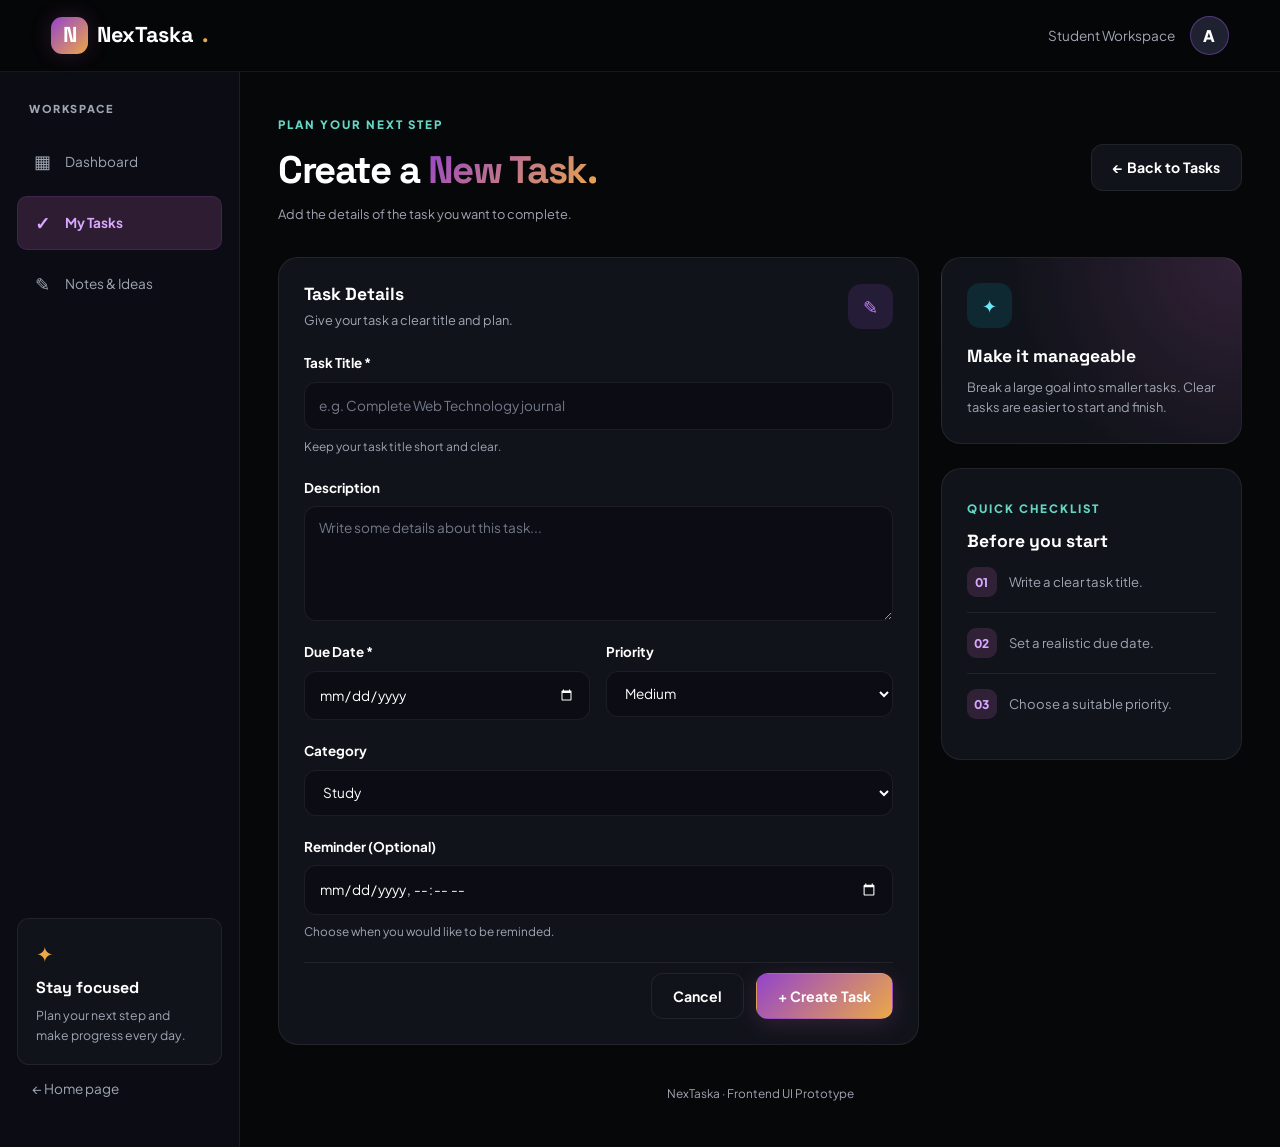
==== add-task.html @ aa483234 "Add files via upload" ====
<!DOCTYPE html>
<html lang="en">
<head>
    <meta charset="UTF-8">
    <meta name="viewport" content="width=device-width, initial-scale=1.0">
    <title>Add New Task | NexTaska</title>
    <link rel="stylesheet" href="style.css">
</head>
<body>

    <!-- Top Navigation -->
    <header class="topbar">
        <a href="index.html" class="logo">
            <span class="logo-icon">N</span>
            NexTaska<span class="dot">.</span>
        </a>

        <div class="topbar-right">
            <span class="welcome-user">Student Workspace</span>
            <div class="avatar">A</div>
        </div>
    </header>

    <div class="app-layout">

        <!-- Sidebar -->
        <aside class="sidebar">
            <span class="sidebar-label">WORKSPACE</span>

            <a href="dashboard.html" class="side-link">
                <span>▦</span> Dashboard
            </a>

            <a href="tasks.html" class="side-link active">
                <span>✓</span> My Tasks
            </a>

            <a href="index.html#features" class="side-link">
                <span>✎</span> Notes & Ideas
            </a>

            <div class="sidebar-bottom">
                <div class="sidebar-tip">
                    <span class="tip-icon">✦</span>
                    <h4>Stay focused</h4>
                    <p>Plan your next step and make progress every day.</p>
                </div>

                <a href="index.html" class="side-link">← Home page</a>
            </div>
        </aside>

        <!-- Main Content -->
        <main class="main-content">

            <div class="page-heading">
                <div>
                    <span class="eyebrow">PLAN YOUR NEXT STEP</span>
                    <h1>Create a <span class="gradient-text">New Task.</span></h1>
                    <p class="muted-text">
                        Add the details of the task you want to complete.
                    </p>
                </div>

                <a href="tasks.html" class="btn btn-outline">
                    ← Back to Tasks
                </a>
            </div>

            <div class="add-task-layout">

                <!-- Task Form -->
                <section class="content-card add-task-card">

                    <div class="card-heading">
                        <div>
                            <h3>Task Details</h3>
                            <p class="muted-text">
                                Give your task a clear title and plan.
                            </p>
                        </div>

                        <span class="feature-icon purple-icon">✎</span>
                    </div>

                    <form class="task-form" id="task-form">

                        <div class="form-group">
                            <label for="title">Task Title *</label>
                            <input
                                type="text"
                                id="title"
                                name="title"
                                placeholder="e.g. Complete Web Technology journal"
                                required
                            >
                            <small>Keep your task title short and clear.</small>
                        </div>

                        <div class="form-group">
                            <label for="description">Description</label>
                            <textarea
                                id="description"
                                name="description"
                                rows="4"
                                placeholder="Write some details about this task..."
                            ></textarea>
                        </div>

                        <div class="form-row">
                            <div class="form-group">
                                <label for="due-date">Due Date *</label>
                                <input
                                    type="date"
                                    id="due-date"
                                    name="due-date"
                                    required
                                >
                            </div>

                            <div class="form-group">
                                <label for="priority">Priority</label>
                                <select id="priority" name="priority">
                                    <option value="low">Low</option>
                                    <option value="medium" selected>Medium</option>
                                    <option value="high">High</option>
                                </select>
                            </div>
                        </div>

                        <div class="form-group">
                            <label for="category">Category</label>
                            <select id="category" name="category">
                                <option value="study">Study</option>
                                <option value="project">College Project</option>
                                <option value="personal">Personal</option>
                                <option value="work">Work</option>
                                <option value="other">Other</option>
                            </select>
                        </div>

                        <div class="form-group">
                            <label for="reminder">Reminder (Optional)</label>
                            <input
                                type="datetime-local"
                                id="reminder"
                                name="reminder"
                            >
                            <small>Choose when you would like to be reminded.</small>
                        </div>

                        <div class="form-buttons">
                            <a href="tasks.html" class="btn btn-outline">
                                Cancel
                            </a>

                            <button type="submit" class="btn">
                                + Create Task
                            </button>
                        </div>

                    </form>
                </section>

                <!-- Right Side Information -->
                <aside class="task-side-panel">

                    <section class="content-card tip-card">
                        <span class="feature-icon cyan-icon">✦</span>
                        <h3>Make it manageable</h3>
                        <p class="muted-text">
                            Break a large goal into smaller tasks.
                            Clear tasks are easier to start and finish.
                        </p>
                    </section>

                    <section class="content-card">
                        <span class="eyebrow">QUICK CHECKLIST</span>
                        <h3>Before you start</h3>

                        <div class="checklist-item">
                            <span>01</span>
                            <p>Write a clear task title.</p>
                        </div>

                        <div class="checklist-item">
                            <span>02</span>
                            <p>Set a realistic due date.</p>
                        </div>

                        <div class="checklist-item">
                            <span>03</span>
                            <p>Choose a suitable priority.</p>
                        </div>
                    </section>

                </aside>

            </div>

            <p class="prototype-note">
                NexTaska · Frontend UI Prototype
            </p>

        </main>
    </div>

    <script src="script.js"></script>
</body>
</html>
---- style.css ----
/* ==============================
   NEX TASKA - DASHBOARD CSS
   ============================== */


/* ---------- BASIC RESET ---------- */



@import url('https://fonts.googleapis.com/css2?family=Plus+Jakarta+Sans:wght@300;400;500;600;700;800&family=Space+Grotesk:wght@400;500;600;700;800&display=swap');

/* =========================
   1. RESET & THEME VARIABLES
========================= */

* {
    padding: 0;
    margin: 0;
    box-sizing: border-box;
}

:root {
    --color-primary: #9444ca;
    --color-primary-glow: rgba(180, 89, 169, 0.2);
    --color-secondary: #eca848;
    --color-secondary-glow: rgba(233, 107, 170, 0.166);
    --color-accent: #63d7c4;

    --color-bg-base: #060709;
    --color-bg-section: #0c0d14;
    --color-bg-footer: #161922;
    --color-surface: #11131a;
    --color-surface-muted: #1e212f;

    --color-border: rgba(255, 255, 255, 0.07);

    --white: #ffffff;
    --color-text-body: #cbd5e1;
    --color-text-muted: #9fa6b2;

    --font-display: 'Space Grotesk', sans-serif;
    --font-body: 'Plus Jakarta Sans', sans-serif;

    --radius-sm: 6px;
    --radius-md: 12px;
    --radius-lg: 20px;

    --shadow-sm: 0 4px 12px rgba(0, 0, 0, 0.5);
    --shadow-md: 0 12px 36px rgba(0, 0, 0, 0.7);
    --shadow-lg: 0 24px 64px rgba(0, 0, 0, 0.9);

    --gradient-accent: linear-gradient(
        135deg, var(--color-primary) 0%, var(--color-secondary) 100%
    );

    --gradient-secondary: linear-gradient(
        135deg, var(--color-accent) 0%, #3b82f6 100%
    );
}

html {
    font-size: 16px;
    scroll-behavior: smooth;
}

body {
    min-height: 100vh;
    background: var(--color-bg-base);
    color: var(--color-text-body);
    font-family: var(--font-body);
    line-height: 1.6;
}

a {
    color: inherit;
    text-decoration: none;
}

button,
input,
select {
    font: inherit;
}

button,
a {
    -webkit-tap-highlight-color: transparent;
}

button {
    cursor: pointer;
}

::selection {
    background: var(--color-primary);
    color: var(--white);
}

/* =========================
   2. COMMON ELEMENTS
========================= */

h1, h2, h3, h4 {
    color: var(--white);
    font-family: var(--font-display);
    line-height: 1.25;
}

h1 {
    font-size: clamp(2rem, 4vw, 3.2rem);
    font-weight: 700;
    letter-spacing: -1.5px;
}

h2 {
    font-size: 2rem;
}

h3 {
    font-size: 1.1rem;
}

p {
    color: var(--color-text-body);
}

.muted-text {
    color: var(--color-text-muted);
    font-size: 0.88rem;
}

.gradient-text {
    background: var(--gradient-accent);
    -webkit-background-clip: text;
    background-clip: text;
    color: transparent;
}

.dot {
    color: var(--color-secondary);
}

.eyebrow {
    display: inline-block;
    margin-bottom: 12px;
    color: var(--color-accent);
    font-size: 0.72rem;
    font-weight: 800;
    letter-spacing: 2px;
}

/* =========================
   3. LOGO & NAVBAR
========================= */

.navbar,
.topbar {
    display: flex;
    align-items: center;
    justify-content: space-between;
    gap: 20px;
    border-bottom: 1px solid var(--color-border);
    background: rgba(6, 7, 9, 0.92);
}

.navbar {
    min-height: 78px;
    padding: 16px 7%;
}

.topbar {
    position: sticky;
    top: 0;
    z-index: 10;
    min-height: 72px;
    padding: 12px 4%;
    backdrop-filter: blur(16px);
}

.logo {
    display: inline-flex;
    align-items: center;
    gap: 9px;
    color: var(--white);
    font-family: var(--font-display);
    font-size: 1.35rem;
    font-weight: 800;
    white-space: nowrap;
}

.logo-icon {
    display: grid;
    width: 37px;
    height: 37px;
    place-items: center;
    border-radius: 11px;
    background: var(--gradient-accent);
    color: var(--white);
    box-shadow: 0 0 22px var(--color-primary-glow);
}

.nav-links {
    display: flex;
    align-items: center;
    gap: 30px;
}

.nav-links a {
    color: var(--color-text-muted);
    font-size: 0.88rem;
    transition: color 0.2s;
}

.nav-links a:hover,
.text-link:hover {
    color: var(--color-accent);
}

.topbar-right {
    display: flex;
    align-items: center;
    gap: 15px;
}

.welcome-user {
    color: var(--color-text-muted);
    font-size: 0.85rem;
}

.avatar {
    display: grid;
    width: 39px;
    height: 39px;
    place-items: center;
    border: 1px solid rgba(168, 85, 247, 0.4);
    border-radius: 50%;
    background: var(--color-surface-muted);
    color: var(--white);
    font-weight: 800;
}

/* =========================
   4. BUTTONS
========================= */

.btn {
    display: inline-flex;
    min-height: 45px;
    align-items: center;
    justify-content: center;
    gap: 8px;
    padding: 11px 21px;
    border: 1px solid transparent;
    border-radius: var(--radius-md);
    background: var(--gradient-accent);
    color: var(--white);
    font-size: 0.88rem;
    font-weight: 700;
    box-shadow: 0 5px 22px var(--color-primary-glow);
    transition: transform 0.2s, box-shadow 0.2s;
}

.btn:hover {
    transform: translateY(-2px);
    box-shadow: 0 8px 28px var(--color-secondary-glow);
}

.btn-small {
    min-height: 39px;
    padding: 8px 16px;
}

.btn-outline {
    border-color: var(--color-border);
    background: var(--color-surface);
    box-shadow: none;
}

.btn-outline:hover {
    border-color: var(--color-primary);
    background: var(--color-surface-muted);
}

/* =========================
   5. HOME PAGE HERO
========================= */

.hero {
    display: grid;
    min-height: 610px;
    grid-template-columns: 1fr 0.9fr;
    align-items: center;
    gap: 55px;
    padding: 85px 7%;
    overflow: hidden;
}

.hero-content {
    max-width: 620px;
}

.hero h1 {
    margin-bottom: 23px;
    font-size: clamp(2.8rem, 5.5vw, 4.8rem);
    letter-spacing: -3px;
    line-height: 1.1;
}

.hero-description {
    max-width: 520px;
    margin-bottom: 28px;
    color: var(--color-text-muted);
    font-size: 1rem;
    line-height: 1.9;
}

.hero-actions {
    display: flex;
    flex-wrap: wrap;
    gap: 13px;
}

.hero-note {
    display: flex;
    align-items: center;
    gap: 10px;
    margin-top: 28px;
    color: var(--color-text-muted);
    font-size: 0.8rem;
}

.status-dot {
    width: 8px;
    height: 8px;
    border-radius: 50%;
    background: var(--color-accent);
    box-shadow: 0 0 12px var(--color-accent);
}

.hero-visual {
    position: relative;
    display: grid;
    min-height: 410px;
    place-items: center;
}

.glow {
    position: absolute;
    width: 230px;
    height: 230px;
    border-radius: 50%;
    filter: blur(85px);
    opacity: 0.55;
    pointer-events: none;
}

.glow-purple {
    top: 25px;
    left: 20px;
    background: var(--color-primary);
}

.glow-pink {
    right: 15px;
    bottom: 15px;
    background: var(--color-secondary);
}

.preview-card {
    position: relative;
    z-index: 1;
    width: 100%;
    max-width: 440px;
    padding: 27px;
    border: 1px solid rgba(255, 255, 255, 0.11);
    border-radius: 24px;
    background: rgba(17, 19, 26, 0.92);
    box-shadow: var(--shadow-lg);
    transform: rotate(-1deg);
}

.preview-header,
.preview-footer,
.progress-info,
.card-heading,
.stat-top {
    display: flex;
    align-items: center;
    justify-content: space-between;
    gap: 15px;
}

.muted-text,
.preview-header .muted-text {
    font-size: 0.8rem;
}

.preview-header h3 {
    margin-top: 7px;
    font-size: 1.35rem;
}

.icon-box {
    display: grid;
    width: 42px;
    height: 42px;
    place-items: center;
    border-radius: 13px;
    background: var(--color-primary-glow);
    color: #d8a7ff;
}

.preview-progress {
    margin: 25px 0;
}

.progress-info {
    margin-bottom: 10px;
    color: var(--color-text-muted);
    font-size: 0.8rem;
}

.progress-info strong {
    color: var(--color-secondary);
}

.progress-track {
    height: 8px;
    overflow: hidden;
    border-radius: 20px;
    background: var(--color-surface-muted);
}

.progress-fill {
    height: 100%;
    border-radius: inherit;
    background: var(--gradient-accent);
}

.preview-task {
    display: flex;
    align-items: center;
    gap: 12px;
    padding: 15px 0;
    border-bottom: 1px solid var(--color-border);
}

.preview-task > div,
.task-details {
    display: flex;
    min-width: 0;
    flex: 1;
    flex-direction: column;
    gap: 4px;
}

.preview-task strong,
.task-details strong {
    color: var(--white);
    font-size: 0.85rem;
}

.preview-task small,
.task-details span {
    color: var(--color-text-muted);
    font-size: 0.74rem;
}

.check,
.empty-check {
    display: grid;
    width: 21px;
    height: 21px;
    flex-shrink: 0;
    place-items: center;
    border: 1px solid var(--color-border);
    border-radius: 7px;
}

.check {
    border-color: transparent;
    background: var(--gradient-accent);
    color: var(--white);
    font-size: 0.75rem;
}

.task-tag {
    padding: 4px 8px;
    border-radius: 6px;
    background: var(--color-surface-muted);
    color: var(--color-text-body);
    font-size: 0.67rem;
}

.purple-tag {
    background: var(--color-primary-glow);
    color: #d8a7ff;
}

.cyan-tag {
    background: rgba(6, 182, 212, 0.12);
    color: #67e8f9;
}

.preview-footer {
    margin-top: 19px;
    color: var(--color-text-muted);
    font-size: 0.72rem;
}

/* =========================
   6. FEATURES & FOOTER
========================= */

.section {
    padding: 75px 7%;
    background: var(--color-bg-section);
}

.section-heading {
    max-width: 650px;
    margin: 0 auto 40px;
    text-align: center;
}

.section-heading h2 {
    margin-bottom: 12px;
    font-size: clamp(1.8rem, 4vw, 2.7rem);
}

.section-heading p {
    color: var(--color-text-muted);
    font-size: 0.9rem;
}

.feature-grid {
    display: grid;
    grid-template-columns: repeat(3, minmax(0, 1fr));
    gap: 22px;
    max-width: 1200px;
    margin: 0 auto;
}

.feature-card {
    padding: 28px;
    border: 1px solid var(--color-border);
    border-radius: var(--radius-lg);
    background: var(--color-surface);
    transition: transform 0.25s, border-color 0.25s;
}

.feature-card:hover {
    transform: translateY(-5px);
    border-color: rgba(168, 85, 247, 0.45);
}

.feature-icon {
    display: grid;
    width: 45px;
    height: 45px;
    flex-shrink: 0;
    place-items: center;
    border-radius: 13px;
    font-size: 1.15rem;
}

.purple-icon {
    background: rgba(168, 85, 247, 0.13);
    color: #c084fc;
}

.pink-icon {
    background: rgba(236, 72, 153, 0.13);
    color: #f9a8d4;
}

.cyan-icon {
    background: rgba(6, 182, 212, 0.13);
    color: #67e8f9;
}

.feature-card h3 {
    margin: 21px 0 9px;
}

.feature-card p {
    min-height: 55px;
    margin-bottom: 18px;
    color: var(--color-text-muted);
    font-size: 0.84rem;
}

.feature-card a,
.text-link {
    color: #c084fc;
    font-size: 0.83rem;
    font-weight: 700;
}

.coming-soon {
    color: var(--color-text-muted);
    font-size: 0.75rem;
}

.footer {
    display: flex;
    flex-wrap: wrap;
    align-items: center;
    justify-content: space-between;
    gap: 18px;
    padding: 28px 7%;
    background: var(--color-bg-footer);
}

.footer p,
.footer > span {
    color: var(--color-text-muted);
    font-size: 0.78rem;
}

/* =========================
   7. APP LAYOUT & SIDEBAR
========================= */

.app-layout {
    display: grid;
    min-height: calc(100vh - 72px);
    grid-template-columns: 240px minmax(0, 1fr);
}

.sidebar {
    display: flex;
    flex-direction: column;
    padding: 28px 17px;
    border-right: 1px solid var(--color-border);
    background: var(--color-bg-section);
}

.sidebar-label {
    margin: 0 12px 17px;
    color: var(--color-text-muted);
    font-size: 0.68rem;
    font-weight: 800;
    letter-spacing: 1.6px;
}

.side-link {
    display: flex;
    align-items: center;
    gap: 13px;
    margin-bottom: 7px;
    padding: 12px 14px;
    border: 1px solid transparent;
    border-radius: 10px;
    color: var(--color-text-muted);
    font-size: 0.85rem;
    transition: background 0.2s, color 0.2s;
}

.side-link > span {
    width: 20px;
    text-align: center;
    font-size: 1.1rem;
}

.side-link:hover {
    background: var(--color-surface-muted);
    color: var(--white);
}

.side-link.active {
    border-color: rgba(168, 85, 247, 0.16);
    background: var(--color-primary-glow);
    color: #d8a7ff;
    font-weight: 700;
}

.sidebar-bottom {
    margin-top: auto;
    padding-top: 35px;
}

.sidebar-tip {
    padding: 18px;
    border: 1px solid var(--color-border);
    border-radius: var(--radius-md);
    background: var(--color-surface);
}

.tip-icon {
    color: var(--color-secondary);
    font-size: 1.3rem;
}

.sidebar-tip h4 {
    margin: 8px 0;
}

.sidebar-tip p {
    color: var(--color-text-muted);
    font-size: 0.77rem;
}

/* =========================
   8. MAIN CONTENT & STATS
========================= */

.main-content {
    min-width: 0;
    padding: 38px;
}

.page-heading {
    display: flex;
    align-items: center;
    justify-content: space-between;
    gap: 22px;
    margin-bottom: 32px;
}

.page-heading h1 {
    margin-bottom: 10px;
    font-size: clamp(1.8rem, 3vw, 2.6rem);
}

.stats-grid {
    display: grid;
    grid-template-columns: repeat(3, minmax(0, 1fr));
    gap: 18px;
    margin-bottom: 22px;
}

.stat-card {
    min-width: 0;
    padding: 22px;
    border: 1px solid var(--color-border);
    border-radius: var(--radius-lg);
    background: var(--color-surface);
    box-shadow: var(--shadow-sm);
}

.stat-top {
    color: var(--color-text-muted);
    font-size: 0.82rem;
}

.stat-icon {
    display: grid;
    width: 37px;
    height: 37px;
    place-items: center;
    border-radius: 11px;
}

.stat-card h2 {
    margin: 17px 0 5px;
    font-size: 2.2rem;
}

.content-card {
    margin-bottom: 22px;
    padding: 25px;
    border: 1px solid var(--color-border);
    border-radius: var(--radius-lg);
    background: var(--color-surface);
}

.card-heading {
    margin-bottom: 22px;
}

.card-heading h3 {
    margin-bottom: 5px;
}

.card-heading > strong {
    font-family: var(--font-display);
    font-size: 1.7rem;
}

.progress-card .progress-track {
    margin: 20px 0 12px;
    height: 10px;
}

/* =========================
   9. TASK LIST & BADGES
========================= */

.task-row {
    display: flex;
    align-items: center;
    gap: 15px;
    padding: 17px 0;
    border-bottom: 1px solid var(--color-border);
}

.task-row:last-child {
    border-bottom: none;
}

.task-check {
    display: grid;
    width: 22px;
    height: 22px;
    flex-shrink: 0;
    place-items: center;
    border: 1px solid rgba(255, 255, 255, 0.2);
    border-radius: 7px;
    color: var(--white);
}

.task-check.done {
    border-color: transparent;
    background: var(--gradient-accent);
}

.task-finished {
    color: var(--color-text-muted) !important;
    text-decoration: line-through;
}

.badge {
    display: inline-flex;
    align-items: center;
    justify-content: center;
    flex-shrink: 0;
    padding: 5px 9px;
    border-radius: 7px;
    font-size: 0.68rem;
    font-weight: 700;
    white-space: nowrap;
}

.badge-high {
    background: rgba(236, 72, 153, 0.13);
    color: #f9a8d4;
}

.badge-medium {
    background: rgba(168, 85, 247, 0.13);
    color: #d8a7ff;
}

.badge-low {
    background: rgba(6, 182, 212, 0.13);
    color: #67e8f9;
}

.badge-done {
    background: rgba(16, 185, 129, 0.12);
    color: #6ee7b7;
}

.quick-actions {
    display: grid;
    grid-template-columns: repeat(2, minmax(0, 1fr));
    gap: 18px;
}

.action-card {
    display: flex;
    align-items: center;
    gap: 15px;
    padding: 21px;
    border: 1px solid var(--color-border);
    border-radius: var(--radius-lg);
    background: var(--color-surface);
    transition: border-color 0.2s, transform 0.2s;
}

.action-card:hover {
    transform: translateY(-3px);
    border-color: var(--color-primary);
}

.action-card h3 {
    margin-bottom: 5px;
}

.action-card p {
    color: var(--color-text-muted);
    font-size: 0.77rem;
}

.action-arrow {
    margin-left: auto;
    color: var(--color-accent);
}

.prototype-note {
    margin: 18px 0 5px;
    color: var(--color-text-muted);
    font-size: 0.74rem;
    text-align: center;
}

/* =========================
   10. TASK FILTERS & FORM
========================= */

.filter-bar {
    display: flex;
    flex-wrap: wrap;
    gap: 9px;
    margin-bottom: 12px;
}

.filter-btn {
    padding: 9px 14px;
    border: 1px solid var(--color-border);
    border-radius: 9px;
    background: var(--color-bg-section);
    color: var(--color-text-muted);
    font-size: 0.78rem;
    transition: all 0.2s;
}

.filter-btn:hover,
.filter-btn.selected {
    border-color: var(--color-primary);
    background: var(--color-primary-glow);
    color: #d8a7ff;
}

.task-form-preview h3 {
    margin-bottom: 10px;
}

.task-form-preview > p {
    margin-bottom: 20px;
}

.demo-form {
    display: grid;
    max-width: 550px;
    gap: 10px;
}

.demo-form label {
    margin-top: 8px;
    color: var(--color-text-body);
    font-size: 0.82rem;
    font-weight: 600;
}

.demo-form input,
.demo-form select {
    width: 100%;
    min-height: 46px;
    padding: 12px 14px;
    border: 1px solid var(--color-border);
    border-radius: var(--radius-md);
    outline: none;
    background: var(--color-bg-section);
    color: var(--white);
    font-size: 0.85rem;
}

.demo-form input::placeholder {
    color: #727987;
}

.demo-form input:focus,
.demo-form select:focus {
    border-color: var(--color-primary);
    box-shadow: 0 0 0 3px var(--color-primary-glow);
}

.demo-form select option {
    background: var(--color-surface);
    color: var(--white);
}

.demo-form .btn {
    margin-top: 12px;
}

/* =========================
   11. RESPONSIVE DESIGN
========================= */

@media (max-width: 1000px) {
    .hero {
        grid-template-columns: 1fr 0.9fr;
        gap: 25px;
        padding-right: 5%;
        padding-left: 5%;
    }

    .main-content {
        padding: 27px;
    }

    .app-layout {
        grid-template-columns: 205px minmax(0, 1fr);
    }

    .stat-card {
        padding: 17px;
    }

    .stat-card h2 {
        font-size: 1.8rem;
    }
}

@media (max-width: 760px) {
    .navbar {
        flex-wrap: wrap;
        padding: 15px 5%;
    }

    .nav-links {
        order: 3;
        width: 100%;
        justify-content: center;
        gap: 20px;
    }

    .hero {
        grid-template-columns: 1fr;
        padding-top: 60px;
        padding-bottom: 60px;
    }

    .hero-visual {
        min-height: 350px;
    }

    .feature-grid {
        grid-template-columns: 1fr;
    }

    .app-layout {
        grid-template-columns: 1fr;
    }

    .sidebar {
        display: grid;
        grid-template-columns: repeat(3, minmax(0, 1fr));
        gap: 7px;
        padding: 13px;
        border-right: none;
        border-bottom: 1px solid var(--color-border);
    }

    .sidebar-label,
    .sidebar-bottom {
        display: none;
    }

    .side-link {
        justify-content: center;
        gap: 7px;
        margin: 0;
        padding: 11px 6px;
        font-size: 0.76rem;
    }

    .side-link > span {
        width: auto;
    }

    .main-content {
        padding: 24px 18px;
    }

    .page-heading {
        align-items: flex-start;
        flex-direction: column;
    }

    .stats-grid {
        grid-template-columns: 1fr;
    }

    .stat-card {
        padding: 20px;
    }

    .quick-actions {
        grid-template-columns: 1fr;
    }
}

@media (max-width: 480px) {
    .navbar {
        gap: 12px;
    }

    .navbar .btn {
        padding: 8px 12px;
        font-size: 0.78rem;
    }

    .nav-links {
        justify-content: flex-start;
        gap: 16px;
        overflow-x: auto;
    }

    .nav-links a {
        font-size: 0.78rem;
        white-space: nowrap;
    }

    .hero h1 {
        letter-spacing: -1.5px;
    }

    .hero-actions {
        align-items: stretch;
        flex-direction: column;
    }

    .hero-actions .btn {
        width: 100%;
    }

    .preview-card {
        padding: 18px;
    }

    .content-card {
        padding: 17px;
    }

    .task-row {
        flex-wrap: wrap;
        gap: 10px;
    }

    .task-details {
        flex-basis: calc(100% - 45px);
    }

    .task-row .badge {
        margin-left: 32px;
    }

    .footer {
        align-items: flex-start;
        flex-direction: column;
    }

    .welcome-user {
        display: none;
    }
}


/* =========================
   ADD TASK PAGE
========================= */

.add-task-layout {
    display: grid;
    grid-template-columns: minmax(0, 1.7fr) minmax(220px, 0.8fr);
    align-items: start;
    gap: 22px;
}

.add-task-card {
    min-width: 0;
}

.task-form {
    display: flex;
    flex-direction: column;
    gap: 20px;
}

.form-group {
    display: flex;
    min-width: 0;
    flex-direction: column;
    gap: 8px;
}

.form-group label {
    color: var(--white);
    font-size: 0.84rem;
    font-weight: 700;
}

.form-group input,
.form-group textarea,
.form-group select {
    width: 100%;
    min-height: 46px;
    padding: 12px 14px;
    border: 1px solid var(--color-border);
    border-radius: var(--radius-md);
    outline: none;
    background: var(--color-bg-section);
    color: var(--white);
    font-family: var(--font-body);
    font-size: 0.85rem;
    transition: border-color 0.2s, box-shadow 0.2s;
}

.form-group textarea {
    min-height: 115px;
    resize: vertical;
}

.form-group input::placeholder,
.form-group textarea::placeholder {
    color: #727987;
}

.form-group input:focus,
.form-group textarea:focus,
.form-group select:focus {
    border-color: var(--color-primary);
    box-shadow: 0 0 0 3px var(--color-primary-glow);
}

.form-group input[type="date"],
.form-group input[type="datetime-local"] {
    color-scheme: dark;
}

.form-group select option {
    background: var(--color-surface);
    color: var(--white);
}

.form-group small {
    color: var(--color-text-muted);
    font-size: 0.74rem;
}

.form-row {
    display: grid;
    grid-template-columns: repeat(2, minmax(0, 1fr));
    gap: 16px;
}

.form-buttons {
    display: flex;
    justify-content: flex-end;
    flex-wrap: wrap;
    gap: 12px;
    padding-top: 10px;
    border-top: 1px solid var(--color-border);
}

.task-side-panel {
    display: flex;
    flex-direction: column;
    gap: 2px;
}

.tip-card {
    background:
        radial-gradient(
            circle at top right,
            var(--color-primary-glow),
            transparent 65%
        ),
        var(--color-surface);
}

.tip-card h3 {
    margin: 17px 0 10px;
}

.checklist-item {
    display: flex;
    align-items: flex-start;
    gap: 12px;
    padding: 15px 0;
    border-bottom: 1px solid var(--color-border);
}

.checklist-item:last-child {
    border-bottom: none;
}

.checklist-item > span {
    display: grid;
    width: 30px;
    height: 30px;
    flex-shrink: 0;
    place-items: center;
    border-radius: 9px;
    background: var(--color-primary-glow);
    color: #d8a7ff;
    font-size: 0.75rem;
    font-weight: 800;
}

.checklist-item p {
    padding-top: 4px;
    color: var(--color-text-muted);
    font-size: 0.82rem;
}

@media (max-width: 900px) {
    .add-task-layout {
        grid-template-columns: 1fr;
    }

    .task-side-panel {
        display: grid;
        grid-template-columns: repeat(2, minmax(0, 1fr));
        gap: 16px;
    }
}

@media (max-width: 560px) {
    .form-row {
        grid-template-columns: 1fr;
    }

    .task-side-panel {
        grid-template-columns: 1fr;
    }

    .form-buttons {
        flex-direction: column-reverse;
    }

    .form-buttons .btn {
        width: 100%;
    }
}

/* =====================================
   NOTES & IDEAS PAGE
===================================== */

.notes-main {
    margin: 3%;
    padding: 3%;
    border-radius: var(--radius-lg);
    max-width: 1500px;
}

.notes-heading {
    display: flex;
    align-items: center;
    justify-content: space-between;
    gap: 20px;
    margin-bottom: 30px;
}

.notes-heading h1 {
    margin: 10px 0;
}

.notes-heading .muted-text {
    line-height: 1.7;
}

/* Search */

.notes-search {
    display: flex;
    align-items: center;
    gap: 13px;
    min-height: 58px;
    padding: 0 18px;
    margin-bottom: 26px;
    border: 1px solid var(--color-border);
    border-radius: var(--radius-md);
    background: var(--color-surface);
}

.search-symbol {
    color: var(--color-primary);
    font-size: 1.8rem;
}

.notes-search input {
    width: 100%;
    border: none;
    outline: none;
    background: transparent;
    color: var(--white);
    font-family: var(--font-body);
    font-size: 0.9rem;
}

.notes-search input::placeholder {
    color: var(--color-text-muted);
}

.search-shortcut {
    color: var(--color-text-muted);
    font-size: 0.65rem;
    letter-spacing: 1px;
}

/* Categories */

.notes-toolbar {
    display: flex;
    justify-content: space-between;
    align-items: center;
    flex-wrap: wrap;
    gap: 15px;
    margin-bottom: 22px;
}

.notes-categories {
    display: flex;
    flex-wrap: wrap;
    gap: 9px;
}

.note-category {
    padding: 9px 16px;
    border: 1px solid var(--color-border);
    border-radius: 30px;
    background: var(--color-surface);
    color: var(--color-text-muted);
    font-family: var(--font-body);
    font-size: 0.78rem;
    cursor: pointer;
}

.note-category.selected {
    border-color: var(--color-primary);
    background: var(--color-primary-glow);
    color: var(--white);
}

.notes-count {
    color: var(--color-text-muted);
    font-size: 0.78rem;
}

/* Notes Grid */

.notes-grid {
    display: grid;
    grid-template-columns: repeat(3, minmax(0, 1fr));
    gap: 20px;
    
}

.note-card {
    position: relative;
    display: flex;
    flex-direction: column;
    min-width: 0;
    min-height: 255px;
    padding: 22px;
    overflow: hidden;
    border: 1px solid var(--color-border);
    border-radius: var(--radius-lg);
    background: var(--color-surface);
    transition: transform 0.2s ease, border-color 0.2s ease;
}

.sidebar-nav {
    border: 1px solid var(--color-border);
    padding: 12px 15px;
    border-radius: var(--radius-md);


}

.sidebar-nav a {
    display: block;
    padding: 8px 0;
    color: var(--color-text-muted);
    font-size: 0.82rem;
    transition: color 0.2s;
}

.sidebar-nav :hover {
    color: red;
}

.sidebar-link{
    background-color: #727987;
    padding: 8px 0;
    color: var(--color-text-muted);
    font-size: 0.82rem;
    transition: color 0.2s;
}
.note-card:hover {
    transform: translateY(-4px);
    border-color: rgba(208, 228, 238, 0.5);
    box-shadow: 0 0 50px rgba(233, 250, 255, 0.25);
}

.note-purple {
    background:
        linear-gradient(145deg, rgba(168, 85, 247, 0.10), transparent 65%),
        var(--color-surface);
}

.note-pink {
    background:
        linear-gradient(145deg, rgba(236, 72, 153, 0.10), transparent 65%),
        var(--color-surface);
}

.note-cyan {
    background:
        linear-gradient(145deg, rgba(6, 182, 212, 0.10), transparent 65%),
        var(--color-surface);
}

.note-yellow {
    background:
        linear-gradient(145deg, rgba(234, 179, 8, 0.10), transparent 65%),
        var(--color-surface);
}

.note-card-top {
    display: flex;
    align-items: center;
    justify-content: space-between;
    gap: 12px;
    margin-bottom: 20px;
}

.note-category-tag {
    display: inline-block;
    padding: 6px 9px;
    border-radius: 6px;
    font-size: 0.64rem;
    font-weight: 800;
    letter-spacing: 0.6px;
}

.purple-tag {
    background: rgba(168, 85, 247, 0.15);
    color: #c99aff;
}

.pink-tag {
    background: rgba(236, 72, 153, 0.15);
    color: #fb9bcb;
}

.cyan-tag {
    background: rgba(6, 182, 212, 0.15);
    color: #67e8f9;
}

.yellow-tag {
    background: rgba(234, 179, 8, 0.15);
    color: #fde047;
}

.note-pin {
    color: var(--color-text-muted);
    font-size: 1rem;
}

.note-card h3 {
    margin-bottom: 13px;
    color: var(--white);
    font-family: var(--font-heading);
    font-size: 1.05rem;
    line-height: 1.5;
}

.note-card > p {
    flex: 1;
    color: var(--color-text-muted);
    font-size: 0.81rem;
    line-height: 1.9;
    overflow-wrap: anywhere;
}

.note-card-footer {
    display: flex;
    align-items: center;
    justify-content: space-between;
    flex-wrap: wrap;
    gap: 10px;
    margin-top: 22px;
    padding-top: 14px;
    border-top: 1px solid var(--color-border);
    color: var(--color-text-muted);
    font-size: 0.7rem;
}

/* Create Note */

.create-note-section {
    margin-top: 55px;
    scroll-margin-top: 25px;
}

.create-note-section .section-heading {
    margin-bottom: 22px;
}

.create-note-section h2 {
    margin-top: 8px;
}

.create-note-card {
    max-width: 850px;
    padding: 26px;
    border: 1px solid var(--color-border);
    border-radius: var(--radius-lg);
    background: var(--color-surface);
}

.note-form {
    display: flex;
    flex-direction: column;
    gap: 22px;
}

.notes-footer {
    margin-top: 55px;
    padding: 25px 0;
    border-top: 1px solid var(--color-border);
    color: var(--color-text-muted);
    text-align: center;
    font-size: 0.78rem;
}

.notes-footer span {
    color: var(--color-primary);
}

/* Responsive Design */

@media (max-width: 1100px) {
    .notes-grid {
        grid-template-columns: repeat(2, minmax(0, 1fr));
    }
}

@media (max-width: 700px) {
    .notes-heading {
        align-items: flex-start;
        flex-direction: column;
    }

    .notes-heading > .btn {
        width: 100%;
        text-align: center;
    }

    .notes-grid {
        grid-template-columns: 1fr;
    }

    .note-card {
        min-height: 230px;
    }

    .create-note-card {
        padding: 18px;
    }

    .notes-toolbar {
        align-items: flex-start;
        flex-direction: column;
    }
}
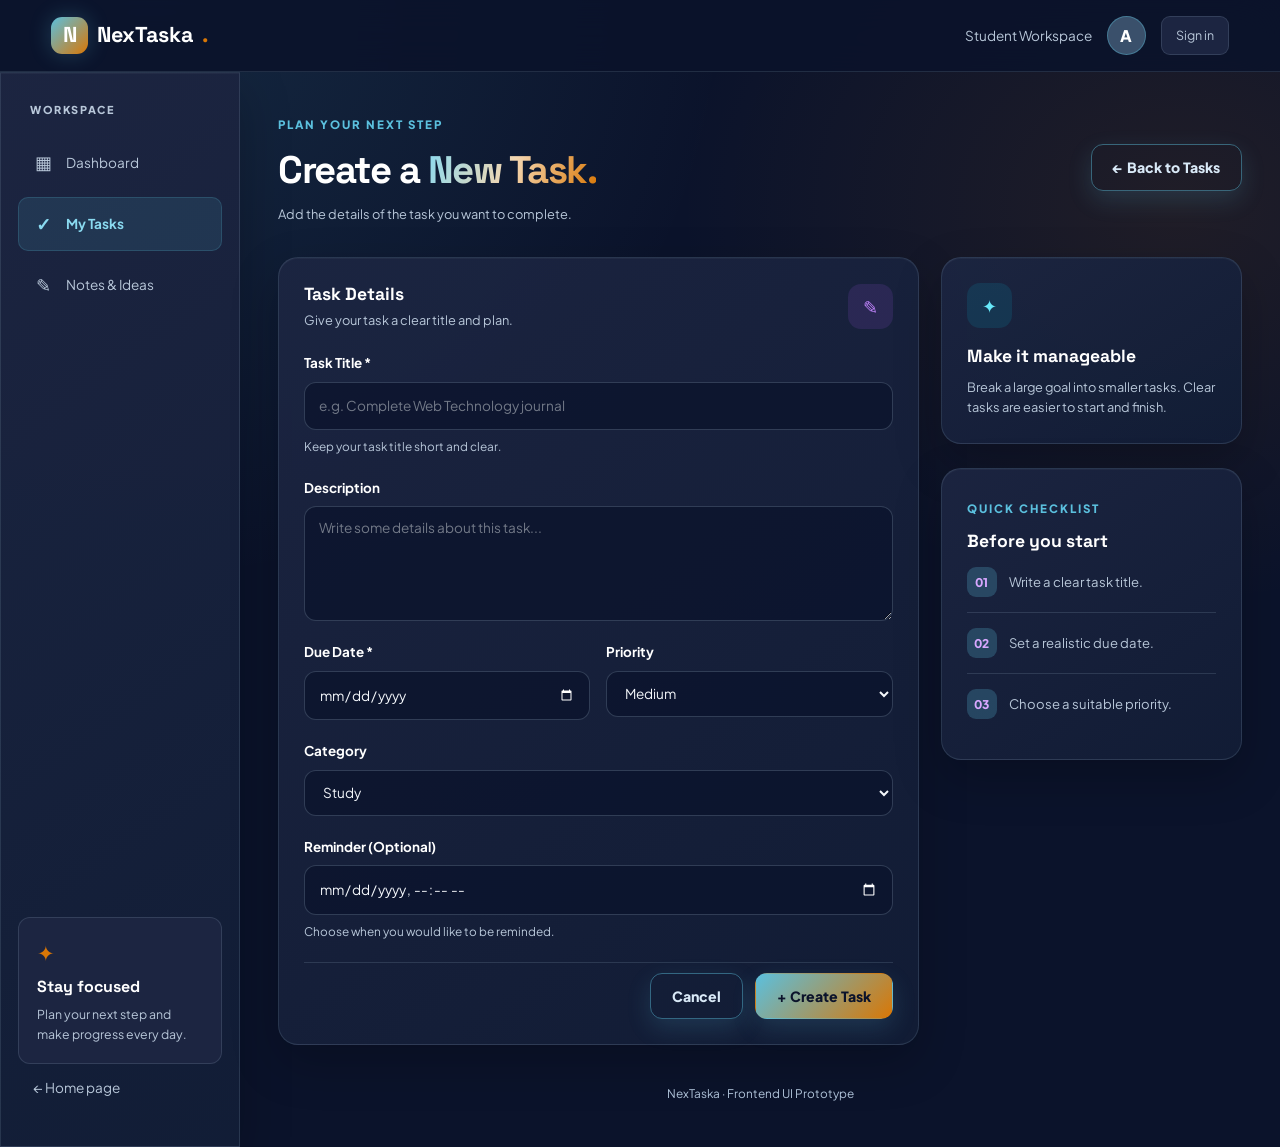
==== commit a38017b1: "Add auth, dashboard, notes and tasks modules" ====
--- a/add-task.html
+++ b/add-task.html
@@ -206,6 +206,7 @@
         </main>
     </div>
 
-    <script src="script.js"></script>
+    <script src="js/tasks.js"></script>
+    <script src="js/auth-shell.js"></script>
 </body>
 </html>
--- a/style.css
+++ b/style.css
@@ -20,23 +20,23 @@
 }
 
 :root {
-    --color-primary: #9444ca;
-    --color-primary-glow: rgba(180, 89, 169, 0.2);
-    --color-secondary: #eca848;
-    --color-secondary-glow: rgba(233, 107, 170, 0.166);
-    --color-accent: #63d7c4;
-
-    --color-bg-base: #060709;
-    --color-bg-section: #0c0d14;
-    --color-bg-footer: #161922;
-    --color-surface: #11131a;
-    --color-surface-muted: #1e212f;
-
-    --color-border: rgba(255, 255, 255, 0.07);
+    --color-primary: #5BC0DE;
+    --color-primary-glow:rgba(91, 192, 222, 0.24);
+    --color-secondary:#D97706;
+    --color-secondary-glow: rgba(217, 119, 6, 0.20);
+    --color-accent: #5BC0DE;
+
+    --color-bg-base: #0B132B;
+    --color-bg-section: #1C2541;
+    --color-bg-footer: #1C2541;
+    --color-surface: #1C2541;
+    --color-surface-muted: #3A506B;
+
+    --color-border: rgba(188, 220, 238, 0.14);
 
     --white: #ffffff;
-    --color-text-body: #cbd5e1;
-    --color-text-muted: #9fa6b2;
+    --color-text-body: #E7EEF7;
+    --color-text-muted: #B8C7D9;
 
     --font-display: 'Space Grotesk', sans-serif;
     --font-body: 'Plus Jakarta Sans', sans-serif;
@@ -49,9 +49,7 @@
     --shadow-md: 0 12px 36px rgba(0, 0, 0, 0.7);
     --shadow-lg: 0 24px 64px rgba(0, 0, 0, 0.9);
 
-    --gradient-accent: linear-gradient(
-        135deg, var(--color-primary) 0%, var(--color-secondary) 100%
-    );
+    --gradient-accent: linear-gradient(135deg, #5BC0DE 0%, #D97706 100%);
 
     --gradient-secondary: linear-gradient(
         135deg, var(--color-accent) 0%, #3b82f6 100%
@@ -1662,3 +1660,80 @@
         flex-direction: column;
     }
 }
+
+/* =========================
+   PREMIUM NEX TASKA POLISH
+   ========================= */
+body {
+    background:
+      radial-gradient(ellipse at 12% 0%, rgba(91,192,222,.12), transparent 36%),
+      radial-gradient(ellipse at 92% 18%, rgba(217,119,6,.10), transparent 30%),
+      var(--color-bg-base);
+}
+.topbar, .navbar, .app-topbar {
+    background: rgba(11, 19, 43, .88);
+    border-bottom-color: rgba(188,220,238,.13);
+    backdrop-filter: blur(22px);
+}
+.sidebar, .content-card, .stat-card, .create-note-card,
+.notes-search, .task-form-preview, .feature-card, .auth-card {
+    background: linear-gradient(145deg, rgba(28,37,65,.96), rgba(18,29,54,.96));
+    border: 1px solid rgba(188,220,238,.13);
+    box-shadow: 0 18px 48px rgba(0,0,0,.22), inset 0 1px rgba(255,255,255,.035);
+}
+.btn {
+    background: linear-gradient(135deg, #5BC0DE, #D97706);
+    color: #0B132B;
+    font-weight: 800;
+    box-shadow: 0 9px 24px rgba(91,192,222,.16);
+    transition: transform .2s ease, box-shadow .2s ease, filter .2s ease;
+}
+.btn:hover { transform: translateY(-2px); filter: saturate(1.12); box-shadow: 0 14px 30px rgba(91,192,222,.22); }
+.btn-outline { background: transparent; color: #D9E9F7; border-color: rgba(91,192,222,.45); }
+.side-link:hover, .side-link.active {
+    background: rgba(91,192,222,.12);
+    color: #8ADAF0;
+    border-color: rgba(91,192,222,.18);
+}
+input, select, textarea {
+    background: rgba(11,19,43,.72) !important;
+    color: #F4F7FB !important;
+    border-color: rgba(188,220,238,.2) !important;
+}
+input:focus, select:focus, textarea:focus {
+    outline: none;
+    border-color: #5BC0DE !important;
+    box-shadow: 0 0 0 3px rgba(91,192,222,.13);
+}
+.badge-high { background: rgba(217,119,6,.18); color: #FFC27A; }
+.badge-medium { background: rgba(91,192,222,.16); color: #9BE7F7; }
+.badge-low { background: rgba(188,220,238,.13); color: #D6E4F1; }
+.stat-icon { border: 1px solid rgba(255,255,255,.08); }
+.task-row { border-bottom-color: rgba(188,220,238,.10); }
+.gradient-text { background-image: linear-gradient(110deg, #8ADAF0, #F4D6B0, #D97706); }
+.avatar { border-color: rgba(91,192,222,.38); background: #3A506B; }
+.prototype-note { color: #AFC2D8; }
+
+/* Login / signup */
+.auth-page { min-height:100vh; display:grid; place-items:center; padding:28px 16px; }
+.auth-shell { width:min(100%, 1020px); display:grid; grid-template-columns:1.05fr .95fr; overflow:hidden; border:1px solid rgba(188,220,238,.16); border-radius:28px; background:#1C2541; box-shadow:0 30px 90px rgba(0,0,0,.42); }
+.auth-story { padding:clamp(28px,5vw,58px); display:flex; flex-direction:column; justify-content:space-between; background:radial-gradient(circle at 15% 15%,rgba(91,192,222,.22),transparent 40%),linear-gradient(145deg,#1C2541,#0B132B); }
+.auth-story h1 { font-size:clamp(2.2rem,5vw,4rem); margin:30px 0 16px; }
+.auth-story p { max-width:420px; color:#C1D2E5; }
+.auth-palette { display:flex; gap:8px; margin-top:35px; }
+.auth-palette span { height:9px; flex:1; border-radius:99px; }
+.auth-card { padding:clamp(26px,4vw,48px); border:0; border-radius:0; box-shadow:none; }
+.auth-card h2 { margin-bottom:8px; }
+.auth-card form { display:grid; gap:14px; margin-top:26px; }
+.auth-card label { color:#DDE8F3; font-size:.88rem; font-weight:700; }
+.auth-card input { width:100%; min-height:48px; padding:12px 14px; border:1px solid; border-radius:12px; margin-top:7px; }
+.auth-card .btn { width:100%; margin-top:8px; }
+.auth-switch { margin-top:22px; color:#B8C7D9; font-size:.9rem; }
+.auth-switch button { border:0; background:none; color:#8ADAF0; font-weight:800; cursor:pointer; }
+.auth-message { min-height:22px; color:#F4D6B0; font-size:.86rem; }
+.auth-back { display:inline-flex; margin-top:18px; color:#B8C7D9; }
+@media(max-width:760px) {
+  .auth-shell { grid-template-columns:1fr; max-width:520px; }
+  .auth-story { min-height:240px; }
+  .auth-story h1 { margin:22px 0 10px; }
+}
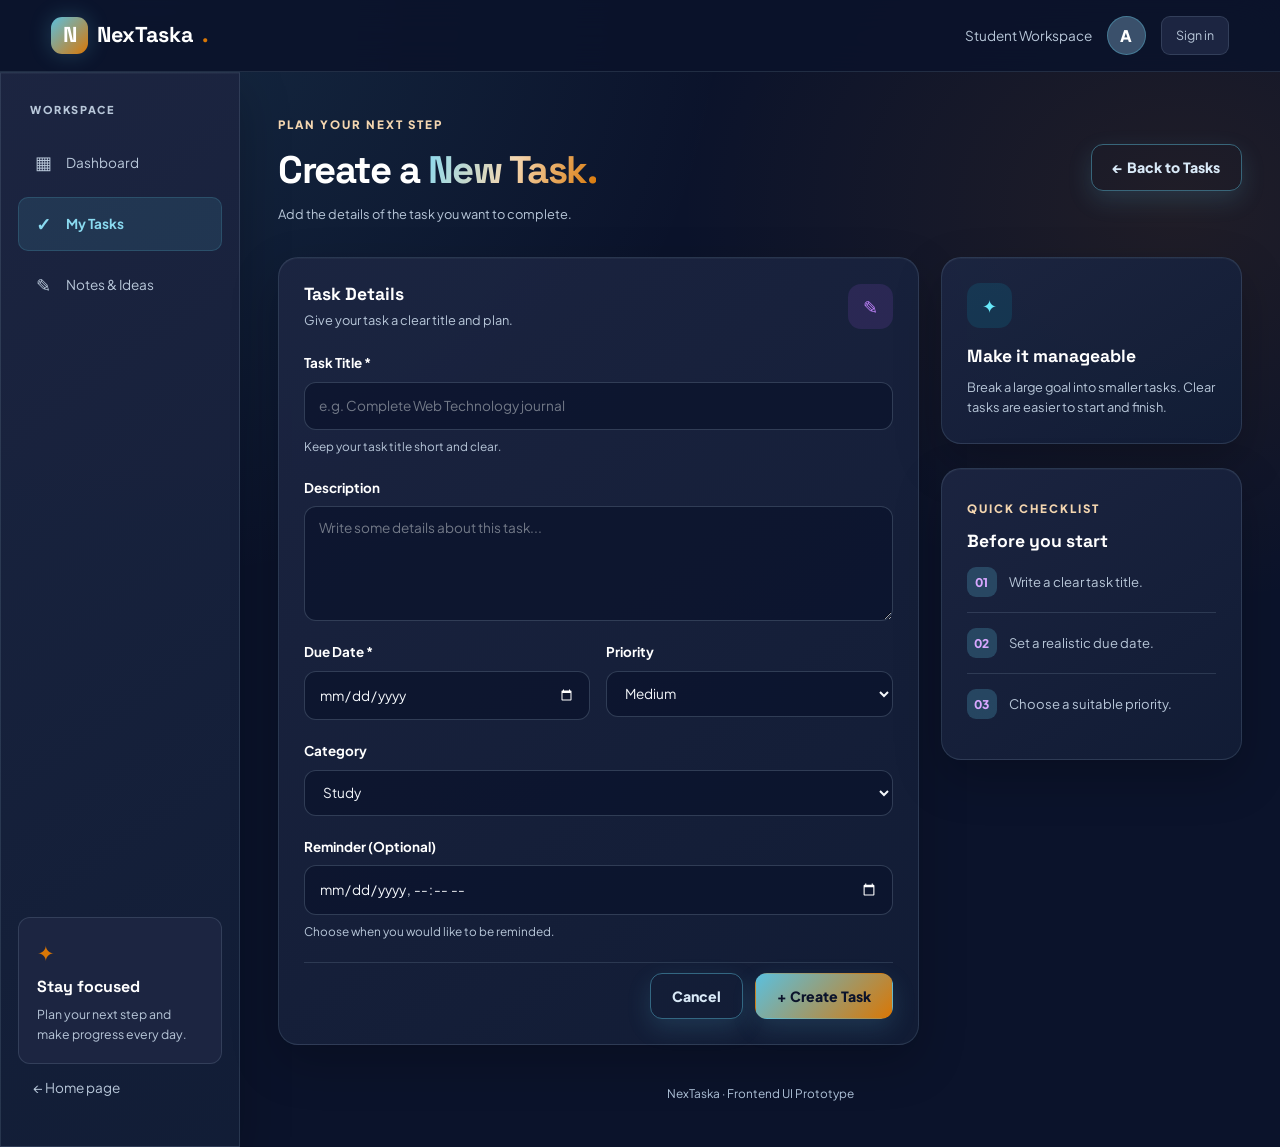
==== commit 35dd935d: "Add auth, dashboard, notes and tasks modules" ====
--- a/add-task.html
+++ b/add-task.html
@@ -208,5 +208,6 @@
 
     <script src="js/tasks.js"></script>
     <script src="js/auth-shell.js"></script>
+<script src="js/add-tasks.js"></script>
 </body>
 </html>
--- a/style.css
+++ b/style.css
@@ -20,11 +20,12 @@
 }
 
 :root {
+    
     --color-primary: #5BC0DE;
     --color-primary-glow:rgba(91, 192, 222, 0.24);
     --color-secondary:#D97706;
     --color-secondary-glow: rgba(217, 119, 6, 0.20);
-    --color-accent: #5BC0DE;
+    --color-accent: #F4D6B0;
 
     --color-bg-base: #0B132B;
     --color-bg-section: #1C2541;
